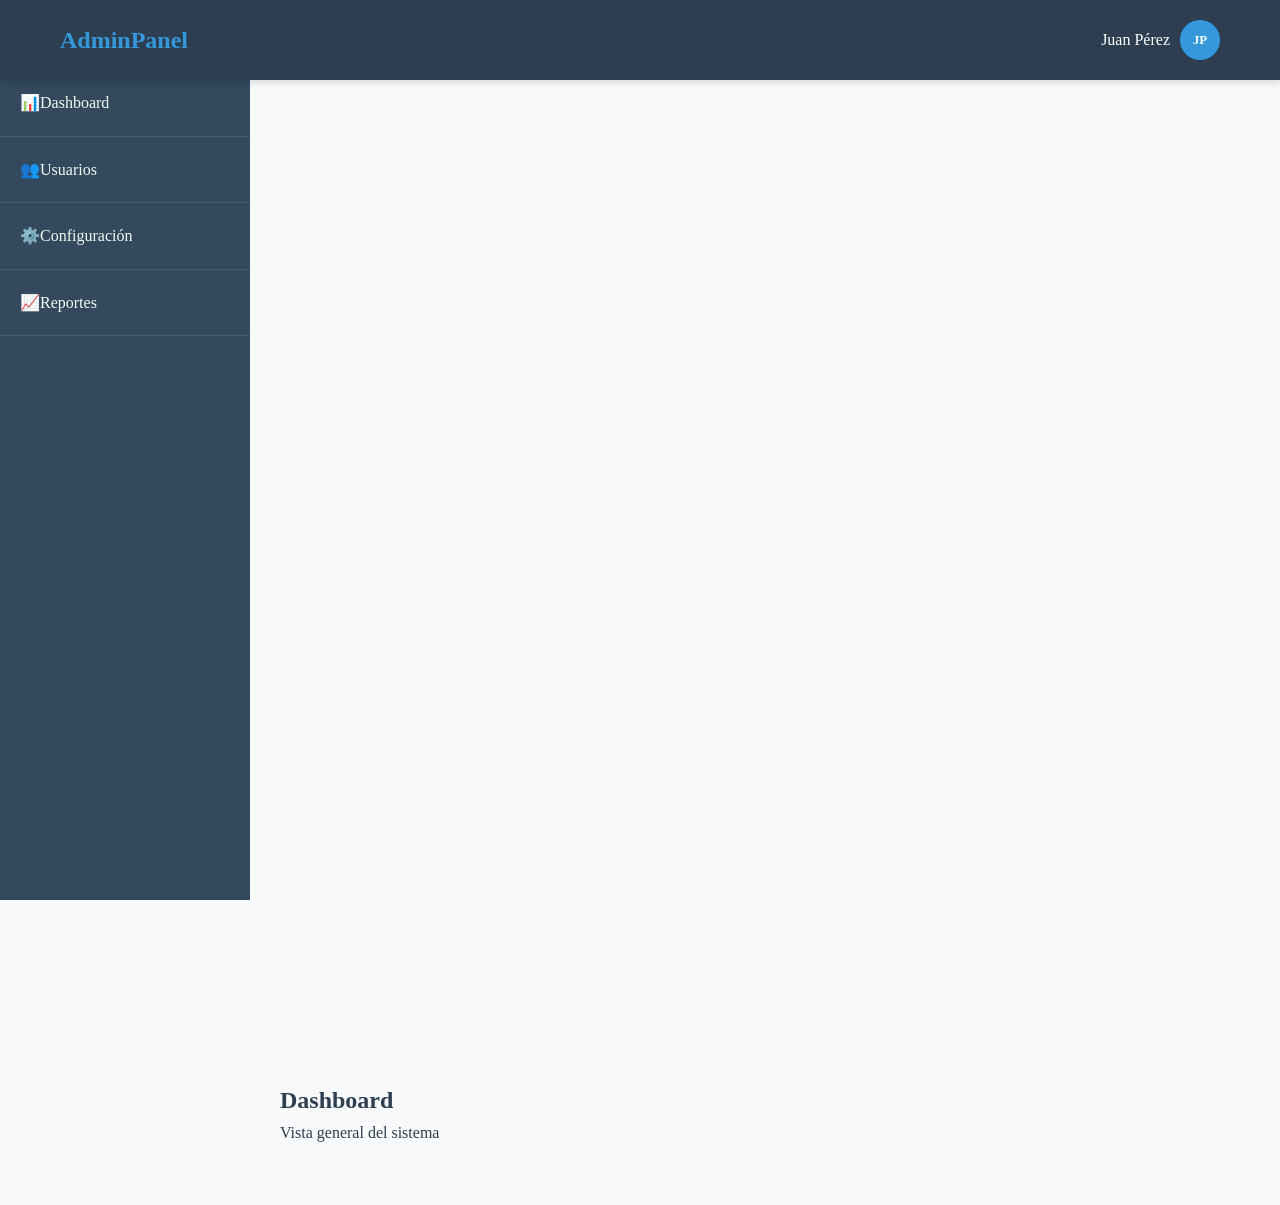
==== index.html @ fa35c3c5 "AVANCE DE CLASES" ====
<!DOCTYPE html>
<html lang="es">
<body>
<div class="main-container">
</main>
    <!--Trjetas de Estadisticas-->
    <section class="stats-cards">
        <div class="stats-grid">
            <div class="stat-card">
            <div class="stat-icon">👥</div>
            <div class="stat-info">
                <h3 class="stat-number">1,234</h3>
                <p class="stat-label">Usuarios</p>
            </div>
        </div>
        <div class="stat-card>">
        </div>
           <div class="stat-card>">
           </div>
              <div class="stat-card>">
              </div>

    <meta charset="UTF-8">
    <meta name="viewport" content="width=device-width, initial-scale=1.0">
    <title>Panel Administrativo</title>
    <link rel="stylesheet" href="styles.css">
</head>

<body>
    <!--Header Principal-->
<header class="header">
    <div class="header-content">
        <h1 class="logo">AdminPanel</h1>
        <div class="user-info">
            <span class="user-name">Juan Pérez</span>
            <div class="user-avatar">JP</div>
        </div>      
    </div>
</main>


</header>
<div class ="main-container">
    <aside class="sidebar">
        <nav class="sidebar-nav">
            <ul class="nav-list">
                <li class="nav-item">
                 <a href="#dashboard"class="nav-link active">
                    <span class="nav-icon">📊</span>
                    <span class="nav-text">Dashboard</span>
                 </a>
                </li>
                <li class="nav-item">
                    <a href="#usuarios" class="nav-link">
                        <span class="nav-icon">👥</span>
                        <span class="nav-text">Usuarios</span>
                    </a>
                </li>
                <li class="nav-item">
                    <a href="#configuracion" class="nav-link">
                        <span class="nav-icon">⚙️</span>
                        <span class="nav-text">Configuración</span>
                    </a>
                </li>
                <li class="nav-item">
                    <a href="#reportes" class="nav-link">
                        <span class="nav-icon">📈</span>
                        <span class="nav-text">Reportes</span>
                    </a>
                </li>

</div>
    
    <!--Contenido Principal-->
    <main class="main-content">
    <div class="content-header">
        <h2 class="page-title">Dashboard</h2>
        <p class="page-description">Vista general del sistema
        </p>
    </div>
</main>
</body>
</html>
---- styles.css ----
:root {
/*colores principales*/

--primary-color: #2c3e50 ;
--secondary-color: #3498db ;
--accent-color: #e74c3c ;
--warning-color: #f39c12 ;

/*colores de texto*/
--text-primary: #2c3e50;
--text-secondary: #7f8c8d;
--text-light: #95a5a6;
/*colores de fondo*/
--bg-primary: #ffffff;
--bg-secondary: #f8f9fa;
--bg-dark: #34495e;
/*espaciado*/
--spacing-xs: 5px;
--spacing-sm: 10px;
--spacing-md: 20px;
--spacing-lg: 30px;
--spacing-xl: 40px;
 
/*bordes*/
--border-radius: 8px;
--border-color: #e1e8ed;

/* sombras*/
--shadow-sm: 0 1px 3px rgba(0, 0, 0, 0.1);
--shadow-md: 0 4px 6px rgba(0, 0, 0, 0.1);
--shadow-lg: 0 10px 25px rgba(0, 0, 0, 0.1);

/* transiciones*/
--transition-fast: 0.2s ease;
--transition-normal: 0.3s ease;
--transition-slow: 0.5s ease;

/* reset y configuracion base*/
*{
    margin: 0;
    padding: 0;
    box-sizing: border-box;
}
body{

    front-family: 'Arial', sans-serif;
    background-color: var(--bg-secondary);
    color:var(--text-primary);
    line-height: 1.6;
}
}

header {
    background-color: var(--primary-color);
    color: white;
    padding: 0;
    position: fixed;
    top: 0;
    left:0;
    right: 0;
    z-index: 1000;
    box-shadow: var(--shadow-md);
}

.header-content{
    max-width: 1200px;
    margin: 0 auto;
    padding: var(--spacing-md);
    display: flex;
    justify-content: space-between;
    align-items: center;
}

.logo{
    font-size: 1.5rem;
    font-weight: bold;
    color: var(--secondary-color);
}

.user-info{
    display: flex;
    align-items: center;
    gap: var(--spacing-sm);
}
.username{
    font-size: 0.9rem;
}

.user-avatar{
    width: 40px;
    height: 40px;
    background-color: var(--secondary-color);
    display: flex;
    justify-content: center;
    align-items: center;
    border-radius: 50%;
    font-weight: bold;
    font-size: 0.8rem;
}

.main-container{
    margin-top: 70px;
    display: flex;
    min-height: calc(100vh - 70px);
}

.sidebar {
    width: 250px;
    background-color: var(--bg-dark);
    position: fixed;
    left: 0;
    top: 70px;
    bottom: 0;
    overflow-y: auto;
    transition: transform var(--transition-normal);
}

.nav.list{
    list-style: none;
}
.nav-item{
    border-bottom: 1px solid rgba(255, 255, 255, 0.1);
}

.nav-link{
    display: flex;
    align-items: center;
    padding: var(--spacing-md);
    color: #ecfef1;
    text-decoration: none;
    transition: all var(--transition-normal);
}

.nav-link:hover{
    background-color: rgba(255, 255, 255, 0.1);
    transform: translateX(10px);
}

/*CONTENIDO PRINCIPAL*/
.main-content{
    margin-left: 250px;
    flex: 1;
    padding: var(--spacing-lg);
}

.content-header{
    margin-bottom: var(--spacing-lg);
}
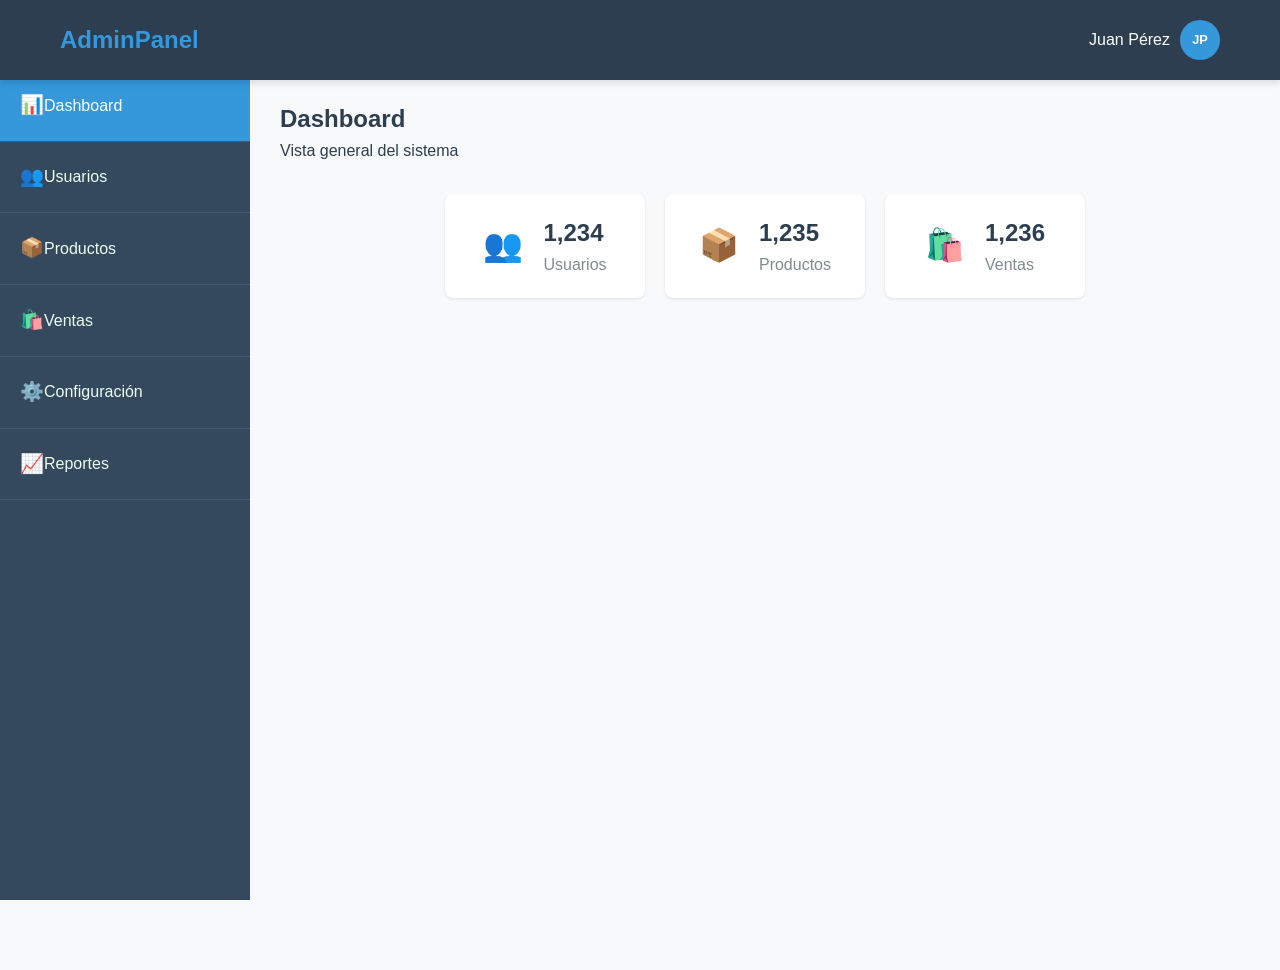
==== commit 5cb52ff4: "Actualización de index y styles" ====
--- a/index.html
+++ b/index.html
@@ -3,23 +3,7 @@
 <body>
 <div class="main-container">
 </main>
-    <!--Trjetas de Estadisticas-->
-    <section class="stats-cards">
-        <div class="stats-grid">
-            <div class="stat-card">
-            <div class="stat-icon">👥</div>
-            <div class="stat-info">
-                <h3 class="stat-number">1,234</h3>
-                <p class="stat-label">Usuarios</p>
-            </div>
-        </div>
-        <div class="stat-card>">
-        </div>
-           <div class="stat-card>">
-           </div>
-              <div class="stat-card>">
-              </div>
-
+   
     <meta charset="UTF-8">
     <meta name="viewport" content="width=device-width, initial-scale=1.0">
     <title>Panel Administrativo</title>
@@ -51,23 +35,38 @@
                  </a>
                 </li>
                 <li class="nav-item">
-                    <a href="#usuarios" class="nav-link">
+                    <a href="usuario.html" class="nav-link">
                         <span class="nav-icon">👥</span>
                         <span class="nav-text">Usuarios</span>
                     </a>
                 </li>
                 <li class="nav-item">
-                    <a href="#configuracion" class="nav-link">
+                    <a href="producto.html" class="nav-link">
+                        <span class="nav-icon">📦</span>
+                        <span class="nav-text">Productos</span>
+                    </a>
+                </li>
+                <li class="nav-item">
+                    <a href="venta.html" class="nav-link">
+                        <span class="nav-icon">🛍️</span>
+                        <span class="nav-text">Ventas</span>
+                    </a>
+              
+                <li class="nav-item">
+                    <a href="configuracion.html" class="nav-link">
                         <span class="nav-icon">⚙️</span>
                         <span class="nav-text">Configuración</span>
                     </a>
-                </li>
-                <li class="nav-item">
+            
+                 </li>
+                 <li class="nav-item">
                     <a href="#reportes" class="nav-link">
                         <span class="nav-icon">📈</span>
                         <span class="nav-text">Reportes</span>
                     </a>
                 </li>
+               
+               
 
 </div>
     
@@ -78,6 +77,41 @@
         <p class="page-description">Vista general del sistema
         </p>
     </div>
+    <!--tabla estadistica-->
+<section class="stats-section">
+    <div class="stats-grid">
+
+        <div class="stat-card">
+            <div class="stat-icon">👥</div>
+            <div class="stat-info">
+                <h3 class="stat-number">1,234</h3>
+                <p class="stat-label">Usuarios</p>
+            </div>
+        </div>
+
+        <div class="stat-card">
+            <div class="stat-icon">📦</div>
+            <div class="stat-info">
+                <h3 class="stat-number">1,235</h3>
+                <p class="stat-label">Productos</p>
+            </div>
+        </div>
+
+        <div class="stat-card">
+            <div class="stat-icon">🛍️</div>
+            <div class="stat-info">
+                <h3 class="stat-number">1,236</h3>
+                <p class="stat-label">Ventas</p>
+            </div>
+        </div>
+
+
+    </div>
+</section>
+                    
+    
+    </main>
+
 </main>
 </body>
 </html>
--- a/styles.css
+++ b/styles.css
@@ -43,7 +43,7 @@
 }
 body{
 
-    front-family: 'Arial', sans-serif;
+    font-family: 'Arial', sans-serif;
     background-color: var(--bg-secondary);
     color:var(--text-primary);
     line-height: 1.6;
@@ -135,6 +135,14 @@
     background-color: rgba(255, 255, 255, 0.1);
     transform: translateX(10px);
 }
+.nav-link.active {
+    background-color: var(--secondary-color);
+    color: white;
+}
+.nav-icon{
+    margin-right:  var(--secondary-color);
+    font-size: 1.2rem;
+}
 
 /*CONTENIDO PRINCIPAL*/
 .main-content{
@@ -145,4 +153,83 @@
 
 .content-header{
     margin-bottom: var(--spacing-lg);
+}
+
+/*  cards */
+.stats-section {
+    display: flex;
+    justify-content: center;
+    margin-top: var(--spacing-lg);
+}
+
+.stats-grid {
+    display: grid;
+    grid-template-columns: repeat(3, 200px);
+    gap: var(--spacing-md);
+    justify-content: center;
+}
+
+/* diseño de las cards */
+.stat-card {
+    background-color: var(--bg-primary);
+    padding: var(--spacing-md);
+    border-radius: var(--border-radius);
+    box-shadow: var(--shadow-sm);
+    display: flex;
+    align-items: center;
+    justify-content: center;
+    gap: var(--spacing-md);
+}
+
+
+.stat-icon {
+    font-size: 2rem;
+}
+
+
+.stat-number {
+    font-size: 1.5rem;
+    font-weight: bold;
+}
+
+.stat-label {
+    color: var(--text-secondary);
+}
+
+ <!--diseño para usuario>
+.form-box {
+    border: 2px solid #4CAF50;
+    padding: 10px;
+    margin-bottom: 15px;
+}
+
+.form-box input {
+    border: 1px solid #2196F3;
+    padding: 5px;
+}
+
+
+.form-box button {
+    border: 1px solid #000;
+    background: white;
+    padding: 5px 10px;
+    cursor: pointer;
+}
+
+.table {
+    width: 100%;
+    border-collapse: collapse;
+    font-family: Arial;
+}
+
+
+.table th,
+.table td {
+    border: 1px solid #000;
+    padding: 6px;
+}
+
+
+.table th {
+    color: #2196F3;
 }
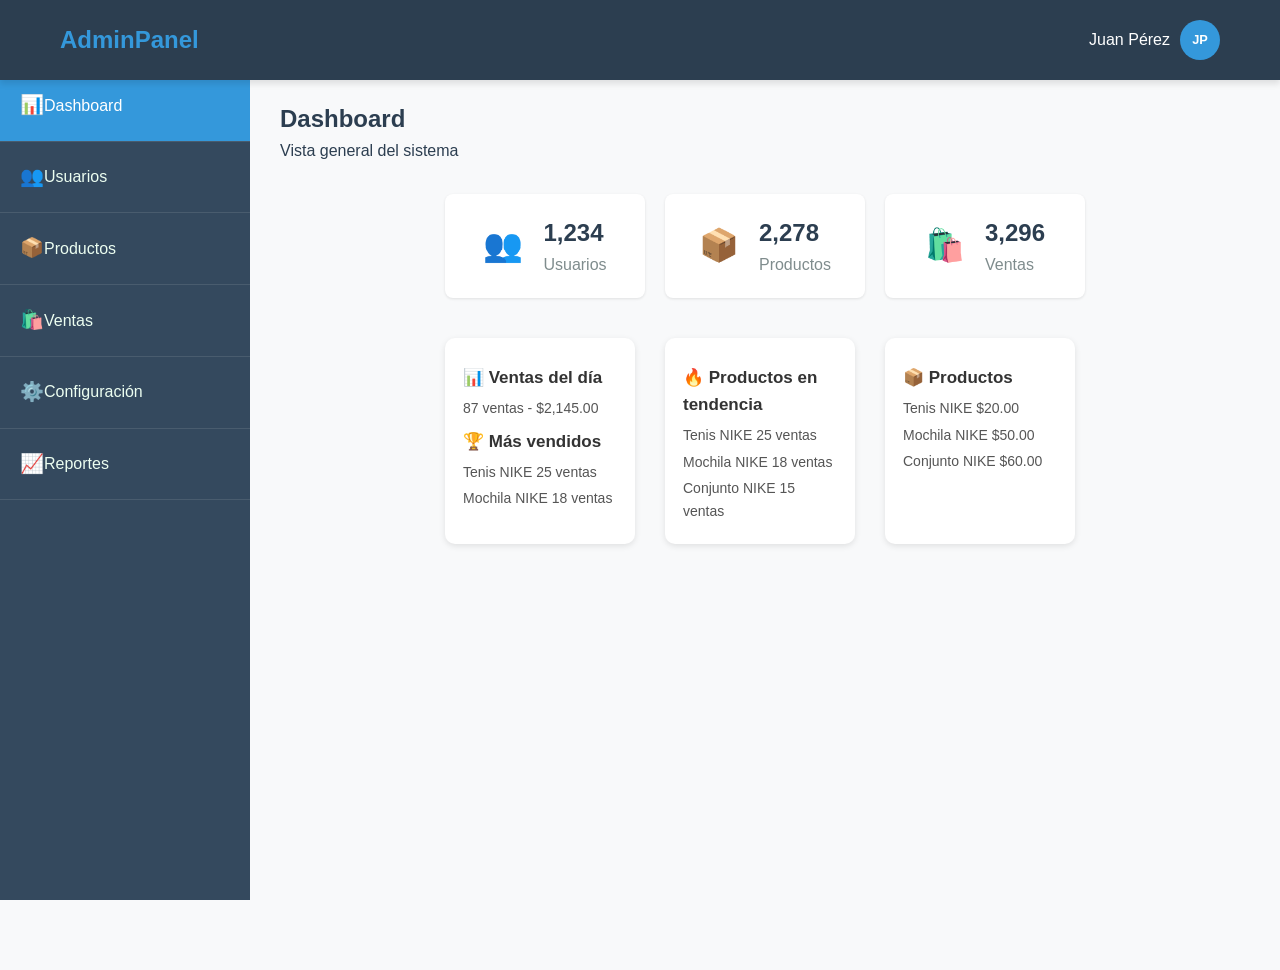
==== commit 68ec5e58: "Actualizacion 2 de index y styles" ====
--- a/index.html
+++ b/index.html
@@ -64,9 +64,7 @@
                         <span class="nav-icon">📈</span>
                         <span class="nav-text">Reportes</span>
                     </a>
-                </li>
-               
-               
+                </li>           
 
 </div>
     
@@ -92,7 +90,7 @@
         <div class="stat-card">
             <div class="stat-icon">📦</div>
             <div class="stat-info">
-                <h3 class="stat-number">1,235</h3>
+                <h3 class="stat-number">2,278</h3>
                 <p class="stat-label">Productos</p>
             </div>
         </div>
@@ -100,10 +98,39 @@
         <div class="stat-card">
             <div class="stat-icon">🛍️</div>
             <div class="stat-info">
-                <h3 class="stat-number">1,236</h3>
+                <h3 class="stat-number">3,296</h3>
                 <p class="stat-label">Ventas</p>
             </div>
         </div>
+        
+        <div class="ventas">
+
+    <h3>📊 Ventas del día</h3>
+    <p>87 ventas - $2,145.00</p>
+
+    <h3>🏆 Más vendidos</h3>
+    <p>Tenis NIKE 25 ventas</p>
+    <p>Mochila NIKE 18 ventas</p>
+
+    </div>
+
+    <div class="ventas">
+
+    <h3>🔥 Productos en tendencia</h3>
+    <p>Tenis NIKE 25 ventas</p>
+    <p>Mochila NIKE 18 ventas</p>
+    <p>Conjunto NIKE 15 ventas</p>
+
+   </div>
+
+  <div class="productos">
+
+    <h3>📦 Productos</h3>
+    <p>Tenis NIKE $20.00</p>
+    <p>Mochila NIKE $50.00</p>
+    <p>Conjunto NIKE $60.00</p>
+
+</div>
 
 
     </div>
--- a/styles.css
+++ b/styles.css
@@ -144,7 +144,7 @@
     font-size: 1.2rem;
 }
 
-/*CONTENIDO PRINCIPAL*/
+
 .main-content{
     margin-left: 250px;
     flex: 1;
@@ -155,7 +155,7 @@
     margin-bottom: var(--spacing-lg);
 }
 
-/*  cards */
+/*  cards dashboard*/
 .stats-section {
     display: flex;
     justify-content: center;
@@ -169,7 +169,7 @@
     justify-content: center;
 }
 
-/* diseño de las cards */
+
 .stat-card {
     background-color: var(--bg-primary);
     padding: var(--spacing-md);
@@ -196,13 +196,32 @@
     color: var(--text-secondary);
 }
 
- <!--diseño para usuario>
-.form-box {
-    border: 2px solid #4CAF50;
-    padding: 10px;
-    margin-bottom: 15px;
-}
-
+.ventas,
+.productos {
+    margin-top: 20px;
+    background: white;
+    padding: 18px;
+    border-radius: 10px;
+    box-shadow: 0 2px 6px rgba(0, 0, 0, 0.1);
+    width: 95%;
+    max-width: 500px;
+}
+
+.ventas h3,
+.productos h3 {
+    margin: 8px 0 6px;
+    font-size: 17px;
+    color: #333;
+}
+
+.ventas p,
+.productos p {
+    margin: 4px 0;
+    font-size: 14px;
+    color: #555;
+}
+
+<!--tabla usuario y ventas  >
 .form-box input {
     border: 1px solid #2196F3;
     padding: 5px;
@@ -216,6 +235,7 @@
     cursor: pointer;
 }
 
+
 .table {
     width: 100%;
     border-collapse: collapse;
@@ -232,4 +252,142 @@
 
 .table th {
     color: #2196F3;
-}+}
+
+<!--producto card >
+
+.productos-section {
+    display: flex;
+    justify-content: center;
+    margin-top: 20px;
+}
+
+.productos-grid {
+    display: grid;
+    grid-template-columns: repeat(3, 1fr);
+    gap: 20px;
+    justify-items: center;
+    padding: 10px;
+}
+.product-card {
+    width: 180px;
+    background: white;
+    text-align: center;
+    overflow: hidden;
+    border-radius: 10px;
+    box-shadow: 0 3px 10px rgba(0,0,0,0.1);
+    transition: transform 0.2s ease, box-shadow 0.2s ease;
+}
+
+.product-card:hover {
+    transform: translateY(-5px);
+    box-shadow: 0 6px 15px rgba(0,0,0,0.15);
+}
+
+.product-card img {
+    width: 100%;
+    height: 120px;
+    object-fit: cover;
+}
+
+.product-info {
+    padding: 10px;
+}
+
+.product-info h3 {
+    color: #222;
+    margin: 5px 0;
+    font-size: 14px;
+}
+
+.product-info p {
+    color: #555;
+    margin: 3px 0;
+    font-size: 12px;
+}
+
+.product-info span {
+    color: #2c3e50;
+    font-weight: bold;
+    display: block;
+    margin-top: 5px;
+}
+
+.btn-add {
+    display: flex;
+    justify-content: center;
+    gap: 8px;
+    padding: 10px 14px;
+    border: none;
+    background: #2c3e50;
+    color: white;
+    font-size: 14px;
+    border-radius: 6px;
+    cursor: pointer;
+    transition: 0.2s;
+    margin-bottom: 10px;
+}
+
+.btn-add:hover {
+    background: #3498db;
+}
+<!--configuracion>
+
+.config-page {
+    margin-top: 70px; 
+    margin-left: 250px; 
+    padding: 20px;
+    background: #f5f7fa;
+    min-height: calc(100vh - 70px);
+}
+
+.config-page .content-header {
+    margin-bottom: 20px;
+}
+
+.config-page .content-header h2 {
+    font-size: 24px;
+    color: #1f2d3d;
+}
+
+.config-page .content-header p {
+    color: #6b7b8c;
+}
+
+.config-page .form-box {
+    background: #fff;
+    padding: 20px;
+    margin-bottom: 15px;
+    border-radius: 10px;
+    border: 1px solid #ddd;
+    box-shadow: 0 3px 10px rgba(0,0,0,0.05);
+}
+
+.config-page .form-box label {
+    display: block;
+    margin-top: 10px;
+    margin-bottom: 5px;
+}
+
+.config-page .form-box input {
+    width: 100%;
+    padding: 8px;
+    border: 1px solid #ccc;
+    border-radius: 6px;
+}
+
+.config-page .form-box input:focus {
+    border-color: #4a90e2;
+    outline: none;
+}
+
+.config-page .form-box button {
+    margin-top: 12px;
+    padding: 8px 12px;
+    border: none;
+    border-radius: 6px;
+    background: #4a90e2;
+    color: white;
+    cursor: pointer;
+}
+
